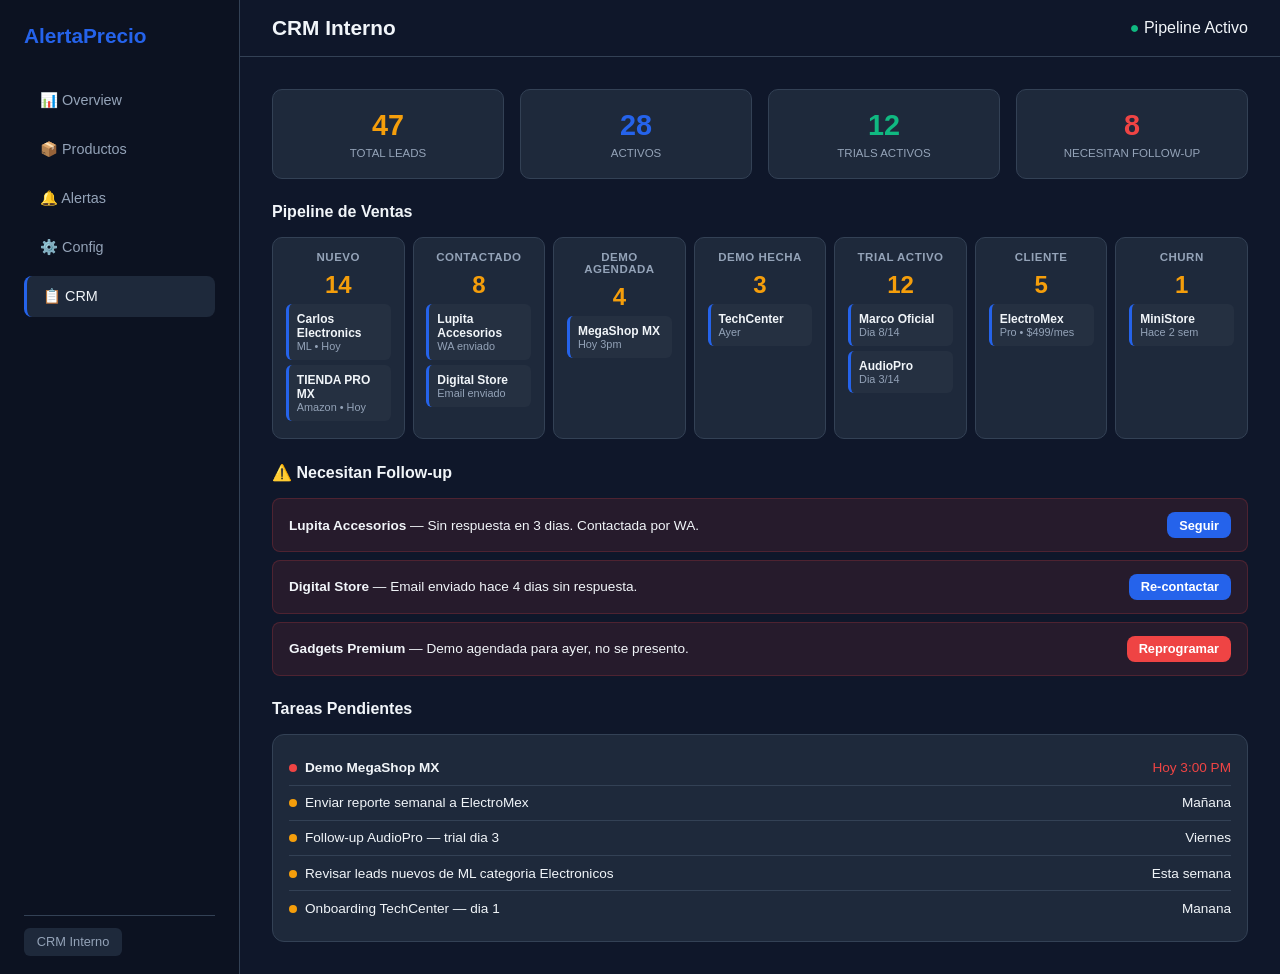
==== app/crm.html @ e1f52fb0 "CRM dashboard page: pipeline, leads, follow-ups, tasks" ====
<!DOCTYPE html>
<html lang="es-MX">
<head>
  <meta charset="UTF-8">
  <meta name="viewport" content="width=device-width, initial-scale=1.0">
  <title>CRM — AlertaPrecio MX</title>
  <link rel="stylesheet" href="css/style.css">
  <style>
    .pipeline-grid { display: grid; grid-template-columns: repeat(7, 1fr); gap: 0.5rem; margin-bottom: 1.5rem; }
    .pipeline-col { background: var(--bg-card); border: 1px solid var(--border); border-radius: 10px; padding: 0.8rem; min-height: 120px; }
    .pipeline-col h3 { font-size: 0.72rem; text-transform: uppercase; letter-spacing: 0.5px; color: var(--text-muted); margin-bottom: 0.5rem; text-align: center; }
    .pipeline-col .count { font-size: 1.5rem; font-weight: 800; text-align: center; color: var(--accent); margin-bottom: 0.3rem; }
    .lead-card { background: rgba(255,255,255,0.03); border-radius: 6px; padding: 0.5rem; margin-bottom: 0.3rem; font-size: 0.75rem; cursor: pointer; border-left: 3px solid var(--primary); }
    .lead-card:hover { background: rgba(255,255,255,0.06); }
    .lead-card .name { font-weight: 600; }
    .lead-card .meta { color: var(--text-muted); font-size: 0.68rem; }
    .stats-row { display: grid; grid-template-columns: repeat(4, 1fr); gap: 1rem; margin-bottom: 1.5rem; }
    .stat-box { background: var(--bg-card); border: 1px solid var(--border); border-radius: 10px; padding: 1.2rem; text-align: center; }
    .stat-box .val { font-size: 1.8rem; font-weight: 800; }
    .stat-box .lbl { font-size: 0.72rem; color: var(--text-muted); text-transform: uppercase; margin-top: 0.3rem; }
    .followup-alert { background: rgba(239,68,68,0.1); border: 1px solid rgba(239,68,68,0.2); border-radius: 8px; padding: 0.8rem 1rem; margin-bottom: 0.5rem; display: flex; justify-content: space-between; align-items: center; }
    .followup-alert .info { font-size: 0.85rem; }
    .task-row { display: flex; justify-content: space-between; align-items: center; padding: 0.6rem 0; border-bottom: 1px solid var(--border); font-size: 0.85rem; }
    .task-row:last-child { border: none; }
    .task-dot { width: 8px; height: 8px; border-radius: 50%; display: inline-block; margin-right: 0.5rem; }
    .task-dot.urgent { background: var(--danger); }
    .task-dot.normal { background: var(--accent); }
  </style>
</head>
<body>
  <div class="app">
    <aside class="sidebar">
      <div class="sidebar-logo">AlertaPrecio</div>
      <nav class="sidebar-nav">
        <a href="index.html" class="nav-item">📊 Overview</a>
        <a href="productos.html" class="nav-item">📦 Productos</a>
        <a href="alertas.html" class="nav-item">🔔 Alertas</a>
        <a href="config.html" class="nav-item">⚙️ Config</a>
        <a href="crm.html" class="nav-item active">📋 CRM</a>
      </nav>
      <div class="sidebar-footer"><span class="plan-badge-sidebar">CRM Interno</span></div>
    </aside>
    <main class="main-content">
      <header class="topbar">
        <h1>CRM Interno</h1>
        <div><span class="status-dot" style="color:var(--success)">●</span> Pipeline Activo</div>
      </header>
      <div class="content-area">

        <div class="stats-row">
          <div class="stat-box"><div class="val" style="color:var(--accent)">47</div><div class="lbl">Total Leads</div></div>
          <div class="stat-box"><div class="val" style="color:var(--primary)">28</div><div class="lbl">Activos</div></div>
          <div class="stat-box"><div class="val" style="color:var(--success)">12</div><div class="lbl">Trials Activos</div></div>
          <div class="stat-box"><div class="val" style="color:var(--danger)">8</div><div class="lbl">Necesitan Follow-up</div></div>
        </div>

        <div class="section-header"><h2>Pipeline de Ventas</h2></div>
        <div class="pipeline-grid">
          <div class="pipeline-col"><h3>Nuevo</h3><div class="count">14</div>
            <div class="lead-card"><div class="name">Carlos Electronics</div><div class="meta">ML • Hoy</div></div>
            <div class="lead-card"><div class="name">TIENDA PRO MX</div><div class="meta">Amazon • Hoy</div></div>
          </div>
          <div class="pipeline-col"><h3>Contactado</h3><div class="count">8</div>
            <div class="lead-card"><div class="name">Lupita Accesorios</div><div class="meta">WA enviado</div></div>
            <div class="lead-card"><div class="name">Digital Store</div><div class="meta">Email enviado</div></div>
          </div>
          <div class="pipeline-col"><h3>Demo Agendada</h3><div class="count">4</div>
            <div class="lead-card"><div class="name">MegaShop MX</div><div class="meta">Hoy 3pm</div></div>
          </div>
          <div class="pipeline-col"><h3>Demo Hecha</h3><div class="count">3</div>
            <div class="lead-card"><div class="name">TechCenter</div><div class="meta">Ayer</div></div>
          </div>
          <div class="pipeline-col"><h3>Trial Activo</h3><div class="count">12</div>
            <div class="lead-card"><div class="name">Marco Oficial</div><div class="meta">Dia 8/14</div></div>
            <div class="lead-card"><div class="name">AudioPro</div><div class="meta">Dia 3/14</div></div>
          </div>
          <div class="pipeline-col"><h3>Cliente</h3><div class="count">5</div>
            <div class="lead-card"><div class="name">ElectroMex</div><div class="meta">Pro • $499/mes</div></div>
          </div>
          <div class="pipeline-col"><h3>Churn</h3><div class="count">1</div>
            <div class="lead-card"><div class="name">MiniStore</div><div class="meta">Hace 2 sem</div></div>
          </div>
        </div>

        <div class="section-header"><h2>⚠️ Necesitan Follow-up</h2></div>
        <div class="followup-alert"><div class="info"><strong>Lupita Accesorios</strong> — Sin respuesta en 3 dias. Contactada por WA.</div><button class="btn btn-sm btn-primary">Seguir</button></div>
        <div class="followup-alert"><div class="info"><strong>Digital Store</strong> — Email enviado hace 4 dias sin respuesta.</div><button class="btn btn-sm btn-primary">Re-contactar</button></div>
        <div class="followup-alert"><div class="info"><strong>Gadgets Premium</strong> — Demo agendada para ayer, no se presento.</div><button class="btn btn-sm btn-danger">Reprogramar</button></div>

        <div class="section-header" style="margin-top:1.5rem"><h2>Tareas Pendientes</h2></div>
        <div class="card" style="padding:1rem">
          <div class="task-row"><span><span class="task-dot urgent"></span><strong>Demo MegaShop MX</strong></span><span style="color:var(--danger)">Hoy 3:00 PM</span></div>
          <div class="task-row"><span><span class="task-dot normal"></span>Enviar reporte semanal a ElectroMex</span><span>Mañana</span></div>
          <div class="task-row"><span><span class="task-dot normal"></span>Follow-up AudioPro — trial dia 3</span><span>Viernes</span></div>
          <div class="task-row"><span><span class="task-dot normal"></span>Revisar leads nuevos de ML categoria Electronicos</span><span>Esta semana</span></div>
          <div class="task-row"><span><span class="task-dot normal"></span>Onboarding TechCenter — dia 1</span><span>Manana</span></div>
        </div>

      </div>
    </main>
  </div>
</body>
</html>
---- app/css/style.css ----
/* AlertaPrecio MX — Dashboard Styles */

:root {
  --primary: #2563eb;
  --primary-hover: #1d4ed8;
  --bg: #0f172a;
  --bg-card: #1e293b;
  --sidebar-bg: #0c1221;
  --text: #f1f5f9;
  --text-muted: #94a3b8;
  --border: #334155;
  --accent: #f59e0b;
  --success: #10b981;
  --danger: #ef4444;
}

* { margin: 0; padding: 0; box-sizing: border-box; }

body {
  font-family: -apple-system, BlinkMacSystemFont, 'Segoe UI', Roboto, sans-serif;
  background: var(--bg);
  color: var(--text);
}

/* Layout */
.app {
  display: flex;
  min-height: 100vh;
}

/* Sidebar */
.sidebar {
  width: 240px;
  background: var(--sidebar-bg);
  border-right: 1px solid var(--border);
  padding: 1.5rem;
  display: flex;
  flex-direction: column;
}

.sidebar-logo {
  font-size: 1.3rem;
  font-weight: 700;
  color: var(--primary);
  margin-bottom: 2rem;
}

.sidebar-nav {
  display: flex;
  flex-direction: column;
  gap: 0.5rem;
  flex: 1;
}

.nav-item {
  padding: 0.75rem 1rem;
  border-radius: 8px;
  color: var(--text-muted);
  text-decoration: none;
  font-size: 0.9rem;
  transition: all 0.2s;
}

.nav-item:hover, .nav-item.active {
  background: var(--bg-card);
  color: var(--text);
}

.nav-item.active {
  border-left: 3px solid var(--primary);
}

.sidebar-footer {
  border-top: 1px solid var(--border);
  padding-top: 1rem;
}

.plan-badge-sidebar {
  font-size: 0.8rem;
  color: var(--text-muted);
  background: var(--bg-card);
  padding: 0.4rem 0.8rem;
  border-radius: 6px;
}

/* Main */
.main-content {
  flex: 1;
  display: flex;
  flex-direction: column;
}

.topbar {
  padding: 1rem 2rem;
  border-bottom: 1px solid var(--border);
  display: flex;
  justify-content: space-between;
  align-items: center;
  background: var(--bg);
}

.topbar h1 {
  font-size: 1.3rem;
}

.content-area {
  padding: 2rem;
  flex: 1;
  overflow-y: auto;
}

/* Cards */
.cards-grid {
  display: grid;
  grid-template-columns: repeat(4, 1fr);
  gap: 1rem;
  margin-bottom: 2rem;
}

.card {
  background: var(--bg-card);
  padding: 1.5rem;
  border-radius: 12px;
  border: 1px solid var(--border);
}

.card-label {
  font-size: 0.8rem;
  color: var(--text-muted);
  margin-bottom: 0.5rem;
  text-transform: uppercase;
  letter-spacing: 0.05em;
}

.card-value {
  font-size: 2rem;
  font-weight: 700;
}

/* Chart */
.chart-container {
  background: var(--bg-card);
  padding: 1.5rem;
  border-radius: 12px;
  border: 1px solid var(--border);
  height: 300px;
}

/* Table */
.data-table {
  width: 100%;
  border-collapse: collapse;
}

.data-table th {
  text-align: left;
  padding: 0.75rem;
  color: var(--text-muted);
  font-size: 0.8rem;
  text-transform: uppercase;
  letter-spacing: 0.05em;
  border-bottom: 1px solid var(--border);
}

.data-table td {
  padding: 0.75rem;
  border-bottom: 1px solid var(--border);
  font-size: 0.9rem;
}

.empty-state {
  text-align: center;
  color: var(--text-muted);
  padding: 3rem;
}

/* Buttons */
.btn {
  padding: 0.6rem 1.2rem;
  border-radius: 8px;
  font-weight: 600;
  font-size: 0.9rem;
  cursor: pointer;
  border: none;
}

.btn-primary {
  background: var(--primary);
  color: white;
}

.btn-primary:hover { background: var(--primary-hover); }

/* Search */
.search-bar {
  margin-bottom: 1.5rem;
}

.search-bar input {
  width: 100%;
  padding: 0.75rem 1rem;
  background: var(--bg-card);
  border: 1px solid var(--border);
  border-radius: 8px;
  color: var(--text);
  font-size: 0.95rem;
}

.search-bar input:focus {
  outline: none;
  border-color: var(--primary);
}

/* Config */
.config-section {
  background: var(--bg-card);
  padding: 1.5rem;
  border-radius: 12px;
  border: 1px solid var(--border);
  margin-bottom: 1rem;
}

.config-section h2 {
  font-size: 1rem;
  margin-bottom: 1rem;
}

.config-section label {
  display: block;
  margin-bottom: 0.5rem;
  color: var(--text-muted);
  font-size: 0.9rem;
}

.config-section select,
.config-section input[type="url"] {
  padding: 0.5rem;
  background: var(--bg);
  border: 1px solid var(--border);
  border-radius: 6px;
  color: var(--text);
  margin-bottom: 0.5rem;
}

/* Alerts timeline */
.alerts-timeline {
  max-width: 700px;
}

/* Platform badges */
.platform-badge { font-size:0.75rem; padding:2px 8px; border-radius:4px }
.platform-mercadolibre { background:#fff159; color:#333 }
.platform-amazon { background:#ff9900; color:#fff }
.platform-shopify { background:#95bf47; color:#fff }

.text-muted { color:var(--text-muted); font-size:0.85rem }

/* Badges */
.badge { font-size:0.7rem; padding:2px 8px; border-radius:4px; font-weight:600; text-transform:uppercase }
.badge-price_change { background:var(--accent); color:#000 }
.badge-price_drop { background:var(--success); color:#fff }
.badge-stock_change { background:var(--primary); color:#fff }
.badge-promotion { background:#a855f7; color:#fff }

/* Alert cards */
.alert-card { position:relative }
.alert-unread { border-left:3px solid var(--primary) }
.alert-read { opacity:0.7; border-left:3px solid transparent }

/* Buttons */
.btn-sm { padding:0.35rem 0.75rem; font-size:0.8rem }
.btn-secondary { background:var(--border); color:var(--text) }
.btn-secondary:hover { background:#475569 }
.btn-danger { background:var(--danger); color:#fff }
.btn-danger:hover { background:#dc2626 }

/* Forms */
.form-group { margin-bottom:1rem }
.form-group label { display:block; margin-bottom:0.4rem; color:var(--text-muted); font-size:0.85rem }
.form-group input,
.form-group select,
.form-group textarea {
  width:100%; padding:0.6rem 0.75rem;
  background:var(--bg); border:1px solid var(--border); border-radius:6px;
  color:var(--text); font-size:0.9rem
}
.form-group input:focus,
.form-group select:focus,
.form-group textarea:focus { outline:none; border-color:var(--primary) }
.checkbox-label { display:flex!important; align-items:center; gap:0.5rem; cursor:pointer }
.checkbox-label input[type="checkbox"] { width:auto }
.form-actions { display:flex; gap:0.5rem; justify-content:flex-end; margin-top:1rem }

/* Modal */
.modal-overlay { position:fixed; inset:0; background:rgba(0,0,0,0.7); display:flex; align-items:center; justify-content:center; z-index:100 }
.modal-overlay.hidden { display:none }
.modal { background:var(--bg-card); border:1px solid var(--border); border-radius:12px; width:90%; max-width:500px; max-height:90vh; overflow-y:auto }
.modal-wide { max-width:700px }
.modal-header { display:flex; justify-content:space-between; align-items:center; padding:1.25rem 1.5rem; border-bottom:1px solid var(--border) }
.modal-header h2 { font-size:1.1rem }
.modal-close { background:none; border:none; color:var(--text-muted); font-size:1.5rem; cursor:pointer }
.modal-close:hover { color:var(--text) }
.modal-body { padding:1.5rem }

/* Detail grid */
.detail-grid { display:grid; grid-template-columns:repeat(2, 1fr); gap:1rem }
.detail-card { background:rgba(255,255,255,0.03); padding:1rem; border-radius:8px; border:1px solid var(--border) }

/* Product cells */
.product-name-cell { font-weight:600 }
.price-cell { font-variant-numeric:tabular-nums }

/* Loading */
.loading { text-align:center; color:var(--text-muted); padding:2rem }
.loading::after { content:'...' }

/* Login */
.login-container { max-width:400px; margin:4rem auto }
.login-container h1 { text-align:center; margin-bottom:2rem; color:var(--primary) }

.hidden { display:none!important }

/* Onboarding */
.onboarding-banner {
  background: linear-gradient(135deg, rgba(37,99,235,0.15), rgba(16,185,129,0.1));
  border: 1px solid rgba(37,99,235,0.2);
  border-radius: 12px;
  padding: 1rem 1.5rem;
  margin-bottom: 1.5rem;
  display: flex;
  align-items: center;
  gap: 1rem;
  flex-wrap: wrap;
}
.onboarding-step { display:flex; align-items:center; gap:0.5rem; font-size:0.85rem; color:var(--text) }
.step-num {
  display:inline-flex; align-items:center; justify-content:center;
  width:24px; height:24px; border-radius:50%; background:var(--primary);
  color:#fff; font-size:0.75rem; font-weight:700
}
.onboarding-arrow { color:var(--text-muted); font-size:1.2rem }

/* Section header */
.section-header { display:flex; justify-content:space-between; align-items:center; margin-bottom:1rem }
.section-header h2 { font-size:1rem; font-weight:600 }

/* Loading inline */
.loading-inline { display:inline-block; width:20px; height:20px; border:2px solid var(--border); border-top-color:var(--primary); border-radius:50%; animation:spin 0.6s linear infinite; vertical-align:middle }
@keyframes spin { to { transform:rotate(360deg) } }

/* Alert mini */
.alert-mini { border-left: 3px solid var(--primary); transition: border-color 0.2s }
.alert-mini:hover { border-left-color: var(--accent) }

/* Success/danger text */
.text-success { color: var(--success) }
.text-danger { color: var(--danger) }

@media (max-width: 768px) {
  .cards-grid { grid-template-columns: repeat(2, 1fr); }
  .sidebar { display: none; }
  .detail-grid { grid-template-columns: 1fr }
  .modal { width:95% }
}
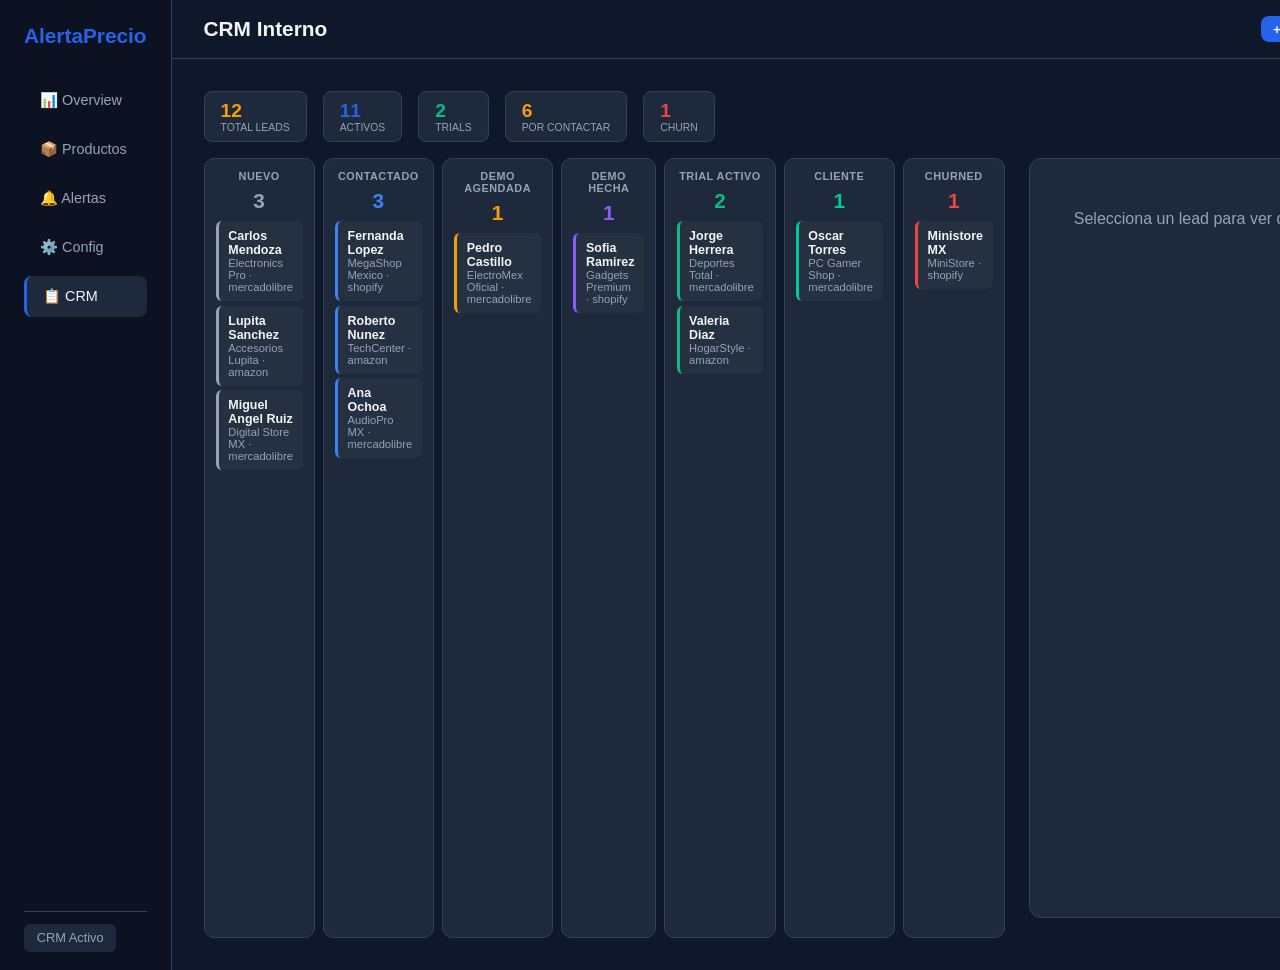
==== commit 357cf8a5: "CRM 100% funcional: CRUD leads, pipeline interactivo, contactos, localStorage" ====
--- a/app/crm.html
+++ b/app/crm.html
@@ -1,103 +1,245 @@
 <!DOCTYPE html>
 <html lang="es-MX">
 <head>
-  <meta charset="UTF-8">
-  <meta name="viewport" content="width=device-width, initial-scale=1.0">
-  <title>CRM — AlertaPrecio MX</title>
-  <link rel="stylesheet" href="css/style.css">
-  <style>
-    .pipeline-grid { display: grid; grid-template-columns: repeat(7, 1fr); gap: 0.5rem; margin-bottom: 1.5rem; }
-    .pipeline-col { background: var(--bg-card); border: 1px solid var(--border); border-radius: 10px; padding: 0.8rem; min-height: 120px; }
-    .pipeline-col h3 { font-size: 0.72rem; text-transform: uppercase; letter-spacing: 0.5px; color: var(--text-muted); margin-bottom: 0.5rem; text-align: center; }
-    .pipeline-col .count { font-size: 1.5rem; font-weight: 800; text-align: center; color: var(--accent); margin-bottom: 0.3rem; }
-    .lead-card { background: rgba(255,255,255,0.03); border-radius: 6px; padding: 0.5rem; margin-bottom: 0.3rem; font-size: 0.75rem; cursor: pointer; border-left: 3px solid var(--primary); }
-    .lead-card:hover { background: rgba(255,255,255,0.06); }
-    .lead-card .name { font-weight: 600; }
-    .lead-card .meta { color: var(--text-muted); font-size: 0.68rem; }
-    .stats-row { display: grid; grid-template-columns: repeat(4, 1fr); gap: 1rem; margin-bottom: 1.5rem; }
-    .stat-box { background: var(--bg-card); border: 1px solid var(--border); border-radius: 10px; padding: 1.2rem; text-align: center; }
-    .stat-box .val { font-size: 1.8rem; font-weight: 800; }
-    .stat-box .lbl { font-size: 0.72rem; color: var(--text-muted); text-transform: uppercase; margin-top: 0.3rem; }
-    .followup-alert { background: rgba(239,68,68,0.1); border: 1px solid rgba(239,68,68,0.2); border-radius: 8px; padding: 0.8rem 1rem; margin-bottom: 0.5rem; display: flex; justify-content: space-between; align-items: center; }
-    .followup-alert .info { font-size: 0.85rem; }
-    .task-row { display: flex; justify-content: space-between; align-items: center; padding: 0.6rem 0; border-bottom: 1px solid var(--border); font-size: 0.85rem; }
-    .task-row:last-child { border: none; }
-    .task-dot { width: 8px; height: 8px; border-radius: 50%; display: inline-block; margin-right: 0.5rem; }
-    .task-dot.urgent { background: var(--danger); }
-    .task-dot.normal { background: var(--accent); }
-  </style>
+<meta charset="UTF-8">
+<meta name="viewport" content="width=device-width, initial-scale=1.0">
+<title>CRM — AlertaPrecio MX</title>
+<link rel="stylesheet" href="css/style.css">
+<style>
+.crm-layout { display: grid; grid-template-columns: 1fr 340px; gap: 1.5rem; min-height: calc(100vh - 120px); }
+.pipeline-col { background: var(--bg-card); border: 1px solid var(--border); border-radius: 10px; padding: 0.7rem; display: flex; flex-direction: column; }
+.pipeline-col h3 { font-size: 0.68rem; text-transform: uppercase; letter-spacing: 0.5px; color: var(--text-muted); margin-bottom: 0.4rem; text-align: center; }
+.pipeline-col .count { font-size: 1.3rem; font-weight: 800; text-align: center; color: var(--accent); margin-bottom: 0.5rem; }
+.lead-card {
+  background: rgba(255,255,255,0.03); border-radius: 6px; padding: 0.5rem 0.6rem;
+  margin-bottom: 0.3rem; font-size: 0.78rem; cursor: pointer;
+  border-left: 3px solid var(--primary); transition: all 0.15s;
+}
+.lead-card:hover { background: rgba(37,99,235,0.15); border-left-color: var(--accent); }
+.lead-card .ln { font-weight: 600; }
+.lead-card .lc { color: var(--text-muted); font-size: 0.7rem; }
+.lead-panel { background: var(--bg-card); border: 1px solid var(--border); border-radius: 12px; padding: 1.2rem; position: sticky; top: 1rem; max-height: calc(100vh - 140px); overflow-y: auto; }
+.lead-panel h2 { font-size: 1rem; margin-bottom: 1rem; }
+.lead-panel .field { margin-bottom: 0.8rem; }
+.lead-panel .field label { display: block; font-size: 0.72rem; color: var(--text-muted); text-transform: uppercase; letter-spacing: 0.5px; margin-bottom: 0.2rem; }
+.lead-panel .field input, .lead-panel .field select {
+  width: 100%; padding: 0.5rem 0.6rem; background: var(--bg); border: 1px solid var(--border);
+  border-radius: 6px; color: var(--text); font-size: 0.85rem;
+}
+.lead-panel .field input:focus, .lead-panel .field select:focus { outline: none; border-color: var(--primary); }
+.contact-row { display: flex; align-items: center; gap: 0.5rem; padding: 0.35rem 0; font-size: 0.78rem; border-bottom: 1px solid var(--border); }
+.contact-row .type { color: var(--accent); font-weight: 600; font-size: 0.68rem; }
+.contact-row .notes { color: var(--text-muted); flex: 1; }
+.actions { display: flex; gap: 0.4rem; margin-top: 1rem; flex-wrap: wrap; }
+.empty-pipeline { text-align: center; color: var(--text-muted); padding: 2rem; font-size: 0.85rem; }
+.empty-pipeline button { margin-top: 0.5rem; }
+.stats-bar { display: flex; gap: 1rem; margin-bottom: 1rem; flex-wrap: wrap; }
+.stat-pill { background: var(--bg-card); border: 1px solid var(--border); border-radius: 8px; padding: 0.5rem 1rem; font-size: 0.78rem; }
+.stat-pill .sv { font-size: 1.2rem; font-weight: 700; }
+.stat-pill .sl { font-size: 0.65rem; color: var(--text-muted); text-transform: uppercase; }
+</style>
 </head>
 <body>
-  <div class="app">
-    <aside class="sidebar">
-      <div class="sidebar-logo">AlertaPrecio</div>
-      <nav class="sidebar-nav">
-        <a href="index.html" class="nav-item">📊 Overview</a>
-        <a href="productos.html" class="nav-item">📦 Productos</a>
-        <a href="alertas.html" class="nav-item">🔔 Alertas</a>
-        <a href="config.html" class="nav-item">⚙️ Config</a>
-        <a href="crm.html" class="nav-item active">📋 CRM</a>
-      </nav>
-      <div class="sidebar-footer"><span class="plan-badge-sidebar">CRM Interno</span></div>
-    </aside>
-    <main class="main-content">
-      <header class="topbar">
-        <h1>CRM Interno</h1>
-        <div><span class="status-dot" style="color:var(--success)">●</span> Pipeline Activo</div>
-      </header>
-      <div class="content-area">
-
-        <div class="stats-row">
-          <div class="stat-box"><div class="val" style="color:var(--accent)">47</div><div class="lbl">Total Leads</div></div>
-          <div class="stat-box"><div class="val" style="color:var(--primary)">28</div><div class="lbl">Activos</div></div>
-          <div class="stat-box"><div class="val" style="color:var(--success)">12</div><div class="lbl">Trials Activos</div></div>
-          <div class="stat-box"><div class="val" style="color:var(--danger)">8</div><div class="lbl">Necesitan Follow-up</div></div>
-        </div>
-
-        <div class="section-header"><h2>Pipeline de Ventas</h2></div>
-        <div class="pipeline-grid">
-          <div class="pipeline-col"><h3>Nuevo</h3><div class="count">14</div>
-            <div class="lead-card"><div class="name">Carlos Electronics</div><div class="meta">ML • Hoy</div></div>
-            <div class="lead-card"><div class="name">TIENDA PRO MX</div><div class="meta">Amazon • Hoy</div></div>
-          </div>
-          <div class="pipeline-col"><h3>Contactado</h3><div class="count">8</div>
-            <div class="lead-card"><div class="name">Lupita Accesorios</div><div class="meta">WA enviado</div></div>
-            <div class="lead-card"><div class="name">Digital Store</div><div class="meta">Email enviado</div></div>
-          </div>
-          <div class="pipeline-col"><h3>Demo Agendada</h3><div class="count">4</div>
-            <div class="lead-card"><div class="name">MegaShop MX</div><div class="meta">Hoy 3pm</div></div>
-          </div>
-          <div class="pipeline-col"><h3>Demo Hecha</h3><div class="count">3</div>
-            <div class="lead-card"><div class="name">TechCenter</div><div class="meta">Ayer</div></div>
-          </div>
-          <div class="pipeline-col"><h3>Trial Activo</h3><div class="count">12</div>
-            <div class="lead-card"><div class="name">Marco Oficial</div><div class="meta">Dia 8/14</div></div>
-            <div class="lead-card"><div class="name">AudioPro</div><div class="meta">Dia 3/14</div></div>
-          </div>
-          <div class="pipeline-col"><h3>Cliente</h3><div class="count">5</div>
-            <div class="lead-card"><div class="name">ElectroMex</div><div class="meta">Pro • $499/mes</div></div>
-          </div>
-          <div class="pipeline-col"><h3>Churn</h3><div class="count">1</div>
-            <div class="lead-card"><div class="name">MiniStore</div><div class="meta">Hace 2 sem</div></div>
-          </div>
-        </div>
-
-        <div class="section-header"><h2>⚠️ Necesitan Follow-up</h2></div>
-        <div class="followup-alert"><div class="info"><strong>Lupita Accesorios</strong> — Sin respuesta en 3 dias. Contactada por WA.</div><button class="btn btn-sm btn-primary">Seguir</button></div>
-        <div class="followup-alert"><div class="info"><strong>Digital Store</strong> — Email enviado hace 4 dias sin respuesta.</div><button class="btn btn-sm btn-primary">Re-contactar</button></div>
-        <div class="followup-alert"><div class="info"><strong>Gadgets Premium</strong> — Demo agendada para ayer, no se presento.</div><button class="btn btn-sm btn-danger">Reprogramar</button></div>
-
-        <div class="section-header" style="margin-top:1.5rem"><h2>Tareas Pendientes</h2></div>
-        <div class="card" style="padding:1rem">
-          <div class="task-row"><span><span class="task-dot urgent"></span><strong>Demo MegaShop MX</strong></span><span style="color:var(--danger)">Hoy 3:00 PM</span></div>
-          <div class="task-row"><span><span class="task-dot normal"></span>Enviar reporte semanal a ElectroMex</span><span>Mañana</span></div>
-          <div class="task-row"><span><span class="task-dot normal"></span>Follow-up AudioPro — trial dia 3</span><span>Viernes</span></div>
-          <div class="task-row"><span><span class="task-dot normal"></span>Revisar leads nuevos de ML categoria Electronicos</span><span>Esta semana</span></div>
-          <div class="task-row"><span><span class="task-dot normal"></span>Onboarding TechCenter — dia 1</span><span>Manana</span></div>
-        </div>
-
-      </div>
-    </main>
+<div class="app">
+<aside class="sidebar">
+  <div class="sidebar-logo">AlertaPrecio</div>
+  <nav class="sidebar-nav">
+    <a href="index.html" class="nav-item">📊 Overview</a>
+    <a href="productos.html" class="nav-item">📦 Productos</a>
+    <a href="alertas.html" class="nav-item">🔔 Alertas</a>
+    <a href="config.html" class="nav-item">⚙️ Config</a>
+    <a href="crm.html" class="nav-item active">📋 CRM</a>
+  </nav>
+  <div class="sidebar-footer"><span class="plan-badge-sidebar">CRM Activo</span></div>
+</aside>
+<main class="main-content">
+<header class="topbar">
+  <h1>CRM Interno</h1>
+  <div><button class="btn btn-primary btn-sm" onclick="newLead()">+ Nuevo Lead</button></div>
+</header>
+<div class="content-area">
+  <div class="stats-bar" id="stats-bar"></div>
+  <div class="crm-layout">
+    <div id="pipeline-container" style="display:grid;grid-template-columns:repeat(7,1fr);gap:0.5rem"></div>
+    <div class="lead-panel" id="lead-panel">
+      <p style="color:var(--text-muted);text-align:center;padding-top:2rem">Selecciona un lead para ver detalle</p>
+    </div>
   </div>
+</div>
+</main>
+</div>
+
+<script>
+// ========== DATA STORE (localStorage) ==========
+var STAGES = ['lead_nuevo','contactado','demo_agendada','demo_realizada','trial_activo','cliente','churned'];
+var STAGE_LABELS = {lead_nuevo:'Nuevo',contactado:'Contactado',demo_agendada:'Demo Agendada',demo_realizada:'Demo Hecha',trial_activo:'Trial Activo',cliente:'Cliente',churned:'Churned'};
+var STAGE_COLORS = {lead_nuevo:'#94a3b8',contactado:'#3b82f6',demo_agendada:'#f59e0b',demo_realizada:'#8b5cf6',trial_activo:'#10b981',cliente:'#00c896',churned:'#ef4444'};
+
+function loadLeads() {
+  var raw = localStorage.getItem('crm_leads');
+  return raw ? JSON.parse(raw) : [];
+}
+function saveLeads(leads) {
+  localStorage.setItem('crm_leads', JSON.stringify(leads));
+}
+function loadContacts() {
+  var raw = localStorage.getItem('crm_contacts');
+  return raw ? JSON.parse(raw) : [];
+}
+function saveContacts(contacts) {
+  localStorage.setItem('crm_contacts', JSON.stringify(contacts));
+}
+
+// Seed data if empty
+if (!localStorage.getItem('crm_leads')) {
+  var seed = [
+    {id:1,name:'Carlos Mendoza',company:'Electronics Pro',email:'carlos@electropro.mx',whatsapp:'+525518887766',platform:'mercadolibre',category:'Electrónicos',stage:'lead_nuevo',source:'directo',notes:''},
+    {id:2,name:'Lupita Sanchez',company:'Accesorios Lupita',email:'lupita@accesorios.mx',whatsapp:'+525531234567',platform:'amazon',category:'Moda',stage:'lead_nuevo',source:'directo',notes:''},
+    {id:3,name:'Miguel Angel Ruiz',company:'Digital Store MX',email:'miguel@digitalstore.mx',whatsapp:'+525541112233',platform:'mercadolibre',category:'Videojuegos',stage:'lead_nuevo',source:'directo',notes:''},
+    {id:4,name:'Fernanda Lopez',company:'MegaShop Mexico',email:'fer@megashop.mx',whatsapp:'+525558889900',platform:'shopify',category:'Electrónicos',stage:'contactado',source:'directo',notes:'Interesada en plan Pro'},
+    {id:5,name:'Roberto Nunez',company:'TechCenter',email:'roberto@techcenter.mx',whatsapp:'+525572223344',platform:'amazon',category:'Audio',stage:'contactado',source:'directo',notes:''},
+    {id:6,name:'Ana Ochoa',company:'AudioPro MX',email:'ana@audiopro.mx',whatsapp:'+525563334455',platform:'mercadolibre',category:'Audio',stage:'contactado',source:'directo',notes:''},
+    {id:7,name:'Pedro Castillo',company:'ElectroMex Oficial',email:'pedro@electromex.mx',whatsapp:'+525591122233',platform:'mercadolibre',category:'Electrónicos',stage:'demo_agendada',source:'directo',notes:'Demo miercoles 3pm'},
+    {id:8,name:'Sofia Ramirez',company:'Gadgets Premium',email:'sofia@gadgets.mx',whatsapp:'+525544556677',platform:'shopify',category:'Electrónicos',stage:'demo_realizada',source:'directo',notes:'Quiere trial de 14 dias'},
+    {id:9,name:'Jorge Herrera',company:'Deportes Total',email:'jorge@deportes.mx',whatsapp:'+525577889900',platform:'mercadolibre',category:'Deportes',stage:'trial_activo',source:'directo',notes:''},
+    {id:10,name:'Valeria Diaz',company:'HogarStyle',email:'valeria@hogarstyle.mx',whatsapp:'+525533221100',platform:'amazon',category:'Hogar',stage:'trial_activo',source:'directo',notes:''},
+    {id:11,name:'Oscar Torres',company:'PC Gamer Shop',email:'oscar@pcgamer.mx',whatsapp:'+525566554433',platform:'mercadolibre',category:'Electrónicos',stage:'cliente',source:'directo',notes:'Plan Pro — $499/mes'},
+    {id:12,name:'Ministore MX',company:'MiniStore',email:'',whatsapp:'+525599887766',platform:'shopify',category:'Moda',stage:'churned',source:'directo',notes:'Cerro tienda'},
+  ];
+  saveLeads(seed);
+  var seedContacts = [
+    {id:1,lead_id:4,type:'whatsapp',result:'interesado',notes:'Quiere demo el lunes',created_at:new Date().toISOString()},
+    {id:2,lead_id:5,type:'email',result:'pendiente',notes:'Esperando respuesta',created_at:new Date().toISOString()},
+    {id:3,lead_id:6,type:'whatsapp',result:'confirmada',notes:'Demo miercoles 3pm',created_at:new Date().toISOString()},
+    {id:4,lead_id:7,type:'whatsapp',result:'confirmada',notes:'Confirmo asistencia',created_at:new Date().toISOString()},
+    {id:5,lead_id:11,type:'email',result:'cliente',notes:'Facturacion enviada',created_at:new Date().toISOString()},
+  ];
+  saveContacts(seedContacts);
+}
+
+// ========== RENDER ==========
+var selectedLead = null;
+
+function render() {
+  var leads = loadLeads();
+  var container = document.getElementById('pipeline-container');
+  var html = '';
+  STAGES.forEach(function(stage) {
+    var stageLeads = leads.filter(function(l) { return l.stage === stage; });
+    html += '<div class="pipeline-col"><h3>' + STAGE_LABELS[stage] + '</h3><div class="count" style="color:' + (STAGE_COLORS[stage]||'#fff') + '">' + stageLeads.length + '</div>';
+    stageLeads.forEach(function(l) {
+      html += '<div class="lead-card" style="border-left-color:' + (STAGE_COLORS[stage]||'#fff') + '" onclick="selectLead(' + l.id + ')" draggable="true" data-id="' + l.id + '">'
+        + '<div class="ln">' + esc(l.name) + '</div>'
+        + '<div class="lc">' + esc(l.company) + ' · ' + esc(l.platform) + '</div></div>';
+    });
+    html += '</div>';
+  });
+  container.innerHTML = html;
+
+  // Stats
+  var stats = document.getElementById('stats-bar');
+  stats.innerHTML = '<div class="stat-pill"><div class="sv" style="color:var(--accent)">' + leads.length + '</div><div class="sl">Total Leads</div></div>'
+    + '<div class="stat-pill"><div class="sv" style="color:var(--primary)">' + leads.filter(function(l){return l.stage!=='churned'}).length + '</div><div class="sl">Activos</div></div>'
+    + '<div class="stat-pill"><div class="sv" style="color:var(--success)">' + leads.filter(function(l){return l.stage==='trial_activo'}).length + '</div><div class="sl">Trials</div></div>'
+    + '<div class="stat-pill"><div class="sv" style="color:#f59e0b">' + leads.filter(function(l){return l.stage==='lead_nuevo'||l.stage==='contactado'}).length + '</div><div class="sl">Por Contactar</div></div>'
+    + '<div class="stat-pill"><div class="sv" style="color:var(--danger)">' + leads.filter(function(l){return l.stage==='churned'}).length + '</div><div class="sl">Churn</div></div>';
+
+  // Update panel if lead selected
+  if (selectedLead) {
+    var updated = leads.find(function(l) { return l.id === selectedLead.id; });
+    if (updated) showLeadPanel(updated);
+  }
+}
+
+function selectLead(id) {
+  var leads = loadLeads();
+  selectedLead = leads.find(function(l) { return l.id === id; });
+  if (selectedLead) showLeadPanel(selectedLead);
+}
+
+function showLeadPanel(lead) {
+  var contacts = loadContacts().filter(function(c) { return c.lead_id === lead.id; });
+  var panel = document.getElementById('lead-panel');
+  panel.innerHTML = '<h2>' + esc(lead.name) + '</h2>'
+    + '<div class="field"><label>Empresa</label><input id="edit-company" value="' + esc(lead.company) + '"></div>'
+    + '<div class="field"><label>Email</label><input id="edit-email" type="email" value="' + esc(lead.email||'') + '"></div>'
+    + '<div class="field"><label>WhatsApp</label><input id="edit-whatsapp" value="' + esc(lead.whatsapp||'') + '"></div>'
+    + '<div class="field"><label>Plataforma</label><select id="edit-platform"><option value="mercadolibre"' + (lead.platform==='mercadolibre'?' selected':'') + '>Mercado Libre</option><option value="amazon"' + (lead.platform==='amazon'?' selected':'') + '>Amazon</option><option value="shopify"' + (lead.platform==='shopify'?' selected':'') + '>Shopify</option><option value="other"' + (lead.platform==='other'?' selected':'') + '>Otra</option></select></div>'
+    + '<div class="field"><label>Categoria</label><input id="edit-category" value="' + esc(lead.category||'') + '"></div>'
+    + '<div class="field"><label>Etapa</label><select id="edit-stage">'
+    + STAGES.map(function(s) { return '<option value="' + s + '"' + (lead.stage===s?' selected':'') + '>' + STAGE_LABELS[s] + '</option>'; }).join('')
+    + '</select></div>'
+    + '<div class="field"><label>Notas</label><input id="edit-notes" value="' + esc(lead.notes||'') + '"></div>'
+    + '<div class="actions">'
+    + '<button class="btn btn-sm btn-primary" onclick="saveLead(' + lead.id + ')">💾 Guardar</button>'
+    + '<button class="btn btn-sm btn-danger" onclick="deleteLead(' + lead.id + ')">🗑️ Eliminar</button>'
+    + '</div>'
+    + '<div style="margin-top:1rem"><strong style="font-size:0.8rem">Contactos (' + contacts.length + ')</strong></div>'
+    + contacts.map(function(c) {
+        return '<div class="contact-row"><span class="type">' + c.type.toUpperCase() + '</span><span class="notes">' + esc(c.result||'') + ': ' + esc(c.notes||'') + '</span></div>';
+      }).join('')
+    + '<button class="btn btn-sm" style="margin-top:0.5rem;width:100%" onclick="addContact(' + lead.id + ')">+ Agregar Contacto</button>';
+}
+
+function saveLead(id) {
+  var leads = loadLeads();
+  var idx = leads.findIndex(function(l) { return l.id === id; });
+  if (idx < 0) return;
+  leads[idx].company = document.getElementById('edit-company').value.trim();
+  leads[idx].email = document.getElementById('edit-email').value.trim();
+  leads[idx].whatsapp = document.getElementById('edit-whatsapp').value.trim();
+  leads[idx].platform = document.getElementById('edit-platform').value;
+  leads[idx].category = document.getElementById('edit-category').value.trim();
+  leads[idx].stage = document.getElementById('edit-stage').value;
+  leads[idx].notes = document.getElementById('edit-notes').value.trim();
+  saveLeads(leads);
+  selectedLead = leads[idx];
+  render();
+}
+
+function deleteLead(id) {
+  if (!confirm('Eliminar este lead?')) return;
+  var leads = loadLeads().filter(function(l) { return l.id !== id; });
+  saveLeads(leads);
+  var contacts = loadContacts().filter(function(c) { return c.lead_id !== id; });
+  saveContacts(contacts);
+  selectedLead = null;
+  document.getElementById('lead-panel').innerHTML = '<p style="color:var(--text-muted);text-align:center;padding-top:2rem">Selecciona un lead</p>';
+  render();
+}
+
+function newLead() {
+  var name = prompt('Nombre del lead:');
+  if (!name) return;
+  var leads = loadLeads();
+  var maxId = leads.length > 0 ? Math.max.apply(null, leads.map(function(l){return l.id;})) : 0;
+  var lead = {id:maxId+1,name:name,company:'',email:'',whatsapp:'',platform:'mercadolibre',category:'',stage:'lead_nuevo',source:'manual',notes:''};
+  leads.push(lead);
+  saveLeads(leads);
+  selectedLead = lead;
+  render();
+  showLeadPanel(lead);
+}
+
+function addContact(leadId) {
+  var type = prompt('Tipo (whatsapp/email/llamada/demo):', 'whatsapp');
+  if (!type) return;
+  var result = prompt('Resultado:', 'contactado');
+  var notes = prompt('Notas:', '');
+  var contacts = loadContacts();
+  var maxId = contacts.length > 0 ? Math.max.apply(null, contacts.map(function(c){return c.id;})) : 0;
+  contacts.push({id:maxId+1,lead_id:leadId,type:type,result:result||'',notes:notes||'',created_at:new Date().toISOString()});
+  saveContacts(contacts);
+  showLeadPanel(selectedLead);
+}
+
+function esc(s) {
+  var d = document.createElement('div');
+  d.textContent = (s||'').toString();
+  return d.innerHTML;
+}
+
+render();
+</script>
 </body>
 </html>
